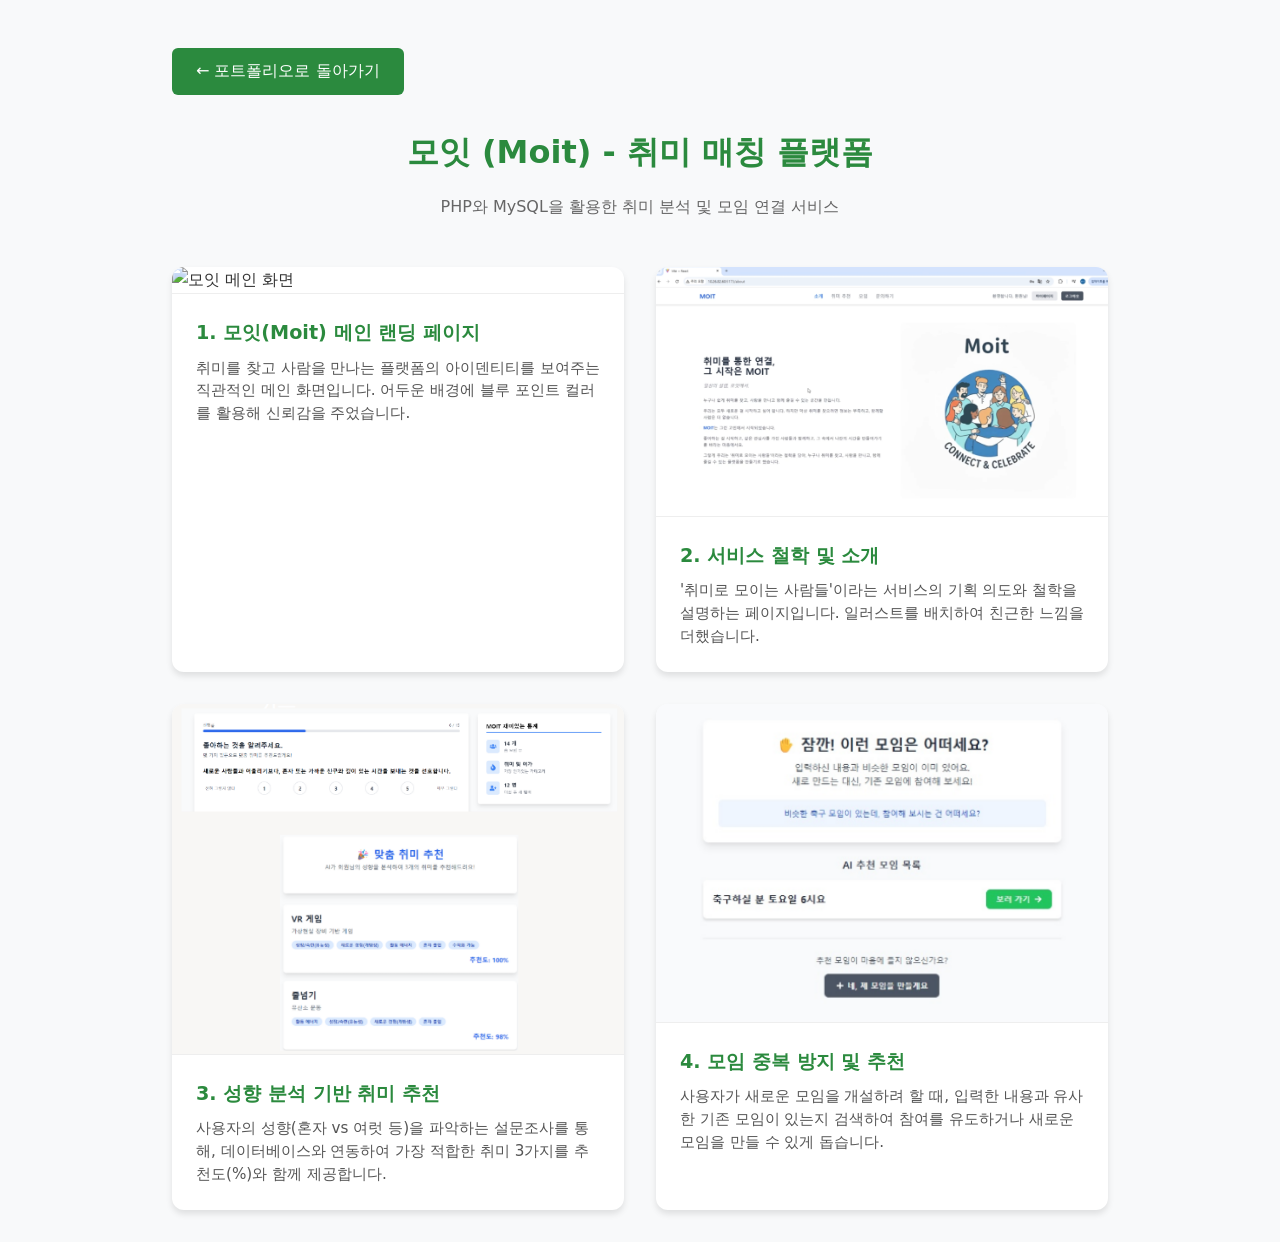
==== moit.html @ 702366af "모잇 페이지 및 사진 추가" ====
<!DOCTYPE html>
<html lang="ko">
<head>
    <meta charset="UTF-8">
    <meta name="viewport" content="width=device-width, initial-scale=1.0">
    <title>모잇(Moit) | 프로젝트 상세</title>
    <!-- 기존 CSS 파일을 그대로 가져와서 테마 유지 -->
    <link rel="stylesheet" href="style.css">
    <style>
        /* 갤러리 전용 추가 스타일 (웹툰 페이지와 동일) */
        .gallery-container {
            max-width: 1000px;
            margin: 0 auto;
            padding: 2rem;
        }
        
        .header-action {
            margin-bottom: 2rem;
        }

        .gallery-header {
            text-align: center;
            margin-bottom: 3rem;
        }

        .gallery-header h2 {
            border: none;
            font-size: 2rem;
            margin-bottom: 0.5rem;
        }

        .gallery-grid {
            display: grid;
            grid-template-columns: repeat(auto-fit, minmax(400px, 1fr));
            gap: 2rem;
        }

        .gallery-card {
            background: white;
            border-radius: 12px;
            overflow: hidden;
            box-shadow: 0 4px 6px rgba(0,0,0,0.1);
            transition: transform 0.3s ease, box-shadow 0.3s ease;
        }

        .gallery-card:hover {
            transform: translateY(-5px);
            box-shadow: 0 10px 20px rgba(0,0,0,0.15);
        }

        .gallery-card img {
            width: 100%;
            height: auto;
            display: block;
            border-bottom: 1px solid #eee;
        }

        .gallery-caption {
            padding: 1.5rem;
        }

        .gallery-caption h3 {
            margin-top: 0;
            color: #2b8a3e; /* 라이트모드 포인트 컬러 */
            font-size: 1.2rem;
        }

        .gallery-caption p {
            font-size: 0.95rem;
            color: #555;
            margin-top: 0.5rem;
            line-height: 1.5;
        }

        /* 다크모드 대응 */
        body.dark-mode .gallery-card {
            background: #1e1e1e;
            box-shadow: 0 4px 6px rgba(255,255,255,0.05);
        }
        body.dark-mode .gallery-card img {
            border-bottom: 1px solid #333;
        }
        body.dark-mode .gallery-caption h3 {
            color: #4dabf7; /* 다크모드 포인트 컬러 */
        }
        body.dark-mode .gallery-caption p {
            color: #aaa;
        }

        /* 모바일 반응형 */
        @media (max-width: 600px) {
            .gallery-grid {
                grid-template-columns: 1fr;
            }
        }
    </style>
</head>
<body>

    <div class="gallery-container">
        <!-- 뒤로가기 버튼 -->
        <div class="header-action">
            <button class="btn" onclick="location.href='index.html'">← 포트폴리오로 돌아가기</button>
        </div>
        
        <div class="gallery-header">
            <h2>모잇 (Moit) - 취미 매칭 플랫폼</h2>
            <p style="color: #666;">PHP와 MySQL을 활용한 취미 분석 및 모임 연결 서비스</p>
        </div>

        <div class="gallery-grid">
            <!-- 1. 메인 화면 -->
            <div class="gallery-card">
                <img src="모잇 1.jpg" alt="모잇 메인 화면">
                <div class="gallery-caption">
                    <h3>1. 모잇(Moit) 메인 랜딩 페이지</h3>
                    <p>취미를 찾고 사람을 만나는 플랫폼의 아이덴티티를 보여주는 직관적인 메인 화면입니다. 어두운 배경에 블루 포인트 컬러를 활용해 신뢰감을 주었습니다.</p>
                </div>
            </div>

            <!-- 2. 서비스 소개 -->
            <div class="gallery-card">
                <img src="모잇 소개.png" alt="모잇 서비스 소개">
                <div class="gallery-caption">
                    <h3>2. 서비스 철학 및 소개</h3>
                    <p>'취미로 모이는 사람들'이라는 서비스의 기획 의도와 철학을 설명하는 페이지입니다. 일러스트를 배치하여 친근한 느낌을 더했습니다.</p>
                </div>
            </div>

            <!-- 3. 취미 추천 설문 및 결과 -->
            <div class="gallery-card">
                <img src="취미 추천.png" alt="맞춤 취미 추천">
                <div class="gallery-caption">
                    <h3>3. 성향 분석 기반 취미 추천</h3>
                    <p>사용자의 성향(혼자 vs 여럿 등)을 파악하는 설문조사를 통해, 데이터베이스와 연동하여 가장 적합한 취미 3가지를 추천도(%)와 함께 제공합니다.</p>
                </div>
            </div>

            <!-- 4. 모임 추천 및 개설 -->
            <div class="gallery-card">
                <img src="모임 추천.png" alt="AI 모임 추천">
                <div class="gallery-caption">
                    <h3>4. 모임 중복 방지 및 추천</h3>
                    <p>사용자가 새로운 모임을 개설하려 할 때, 입력한 내용과 유사한 기존 모임이 있는지 검색하여 참여를 유도하거나 새로운 모임을 만들 수 있게 돕습니다.</p>
                </div>
            </div>
        </div>
    </div>

</body>
</html>
---- style.css ----
/* 기본 스타일 초기화 */
* {
    margin: 0;
    padding: 0;
    box-sizing: border-box;
    font-family: 'Pretendard', -apple-system, BlinkMacSystemFont, system-ui, Roboto, sans-serif;
}

body {
    background-color: #f8f9fa;
    color: #333;
    line-height: 1.6;
    transition: background-color 0.3s, color 0.3s;
}

/* 상단 스크롤 진행률 바 */
.progress-container {
    position: fixed;
    top: 0;
    z-index: 1000;
    width: 100%;
    height: 5px;
    background: rgba(0,0,0,0.1);
}
.progress-bar {
    height: 5px;
    background: #2b8a3e;
    width: 0%;
    transition: width 0.1s;
}

/* 헤더 스타일 */
header {
    background-color: #212529;
    color: white;
    padding: 3rem 0;
    text-align: center;
    display: flex; 
    flex-direction: column;
    align-items: center;
    gap: 1rem;
}

/* 타이핑 효과 커서 애니메이션 */
.cursor {
    display: inline-block;
    width: 3px;
    background-color: white;
    animation: blink 1s step-end infinite;
    margin-left: 2px;
}
@keyframes blink {
    50% { opacity: 0; }
}

/* 다크모드 전환 버튼 스타일 */
.theme-btn {
    background: transparent;
    color: white;
    border: 1px solid white;
    padding: 0.5rem 1rem;
    border-radius: 20px;
    cursor: pointer;
    font-size: 0.9rem;
    transition: 0.3s;
}
.theme-btn:hover {
    background: white;
    color: #212529;
}

/* 메인 컨테이너 */
.container {
    max-width: 800px;
    margin: 0 auto;
    padding: 2rem;
}

/* 섹션 공통 스타일 & 애니메이션 (호버 시 떠오르는 효과) */
section {
    background: white;
    padding: 2rem;
    border-radius: 12px;
    margin-bottom: 2rem;
    box-shadow: 0 4px 6px rgba(0,0,0,0.05);
    transition: transform 0.3s ease, box-shadow 0.3s ease, background-color 0.3s, color 0.3s;
}
section:hover {
    transform: translateY(-5px);
    box-shadow: 0 10px 20px rgba(0,0,0,0.1);
}

h2 {
    border-bottom: 2px solid #e9ecef;
    padding-bottom: 0.5rem;
    margin-bottom: 1.5rem;
    color: #2b8a3e;
    transition: color 0.3s, border-color 0.3s;
}

h3 {
    margin-top: 1rem;
}

/* ----------------------------------
   프로젝트 제목 링크 스타일
   ---------------------------------- */
.title-link {
    text-decoration: none; /* 기본 밑줄 제거 */
    color: inherit; /* 원래 제목 색상 유지 */
    transition: color 0.2s;
}

.title-link:hover {
    color: #2b8a3e; /* 라이트모드 마우스 오버 색상 */
}


/* 타임라인 디자인 */
.timeline {
    border-left: 3px solid #2b8a3e;
    padding-left: 1.5rem;
    margin-left: 0.5rem;
    margin-top: 1.5rem;
}
.timeline-item {
    margin-bottom: 1.5rem;
    position: relative;
}
.timeline-item::before {
    content: '';
    position: absolute;
    left: -1.9rem;
    top: 0.3rem;
    width: 14px;
    height: 14px;
    background: #2b8a3e;
    border-radius: 50%;
}
.timeline-date {
    font-size: 0.85rem;
    color: #666;
    margin-bottom: 0.3rem;
    font-weight: bold;
}

/* 버튼 및 태그 기본 스타일 */
.btn {
    background-color: #2b8a3e;
    color: white;
    border: none;
    padding: 0.8rem 1.5rem;
    border-radius: 6px;
    cursor: pointer;
    font-size: 1rem;
    transition: background 0.2s;
    margin-top: 1rem;
}
.btn:hover {
    background-color: #1e6c2f;
}
.tag {
    display: inline-block;
    background: #e9ecef;
    padding: 0.2rem 0.6rem;
    border-radius: 4px;
    font-size: 0.85rem;
    margin-right: 0.5rem;
    margin-bottom: 0.5rem;
    transition: background-color 0.3s, color 0.3s;
}

/* 방명록 기능 스타일 */
.guestbook-form {
    display: flex;
    gap: 0.5rem;
    margin-bottom: 1.5rem;
}
.guestbook-input {
    flex: 1;
    padding: 0.8rem;
    border: 1px solid #ddd;
    border-radius: 6px;
    outline: none;
    font-size: 1rem;
}
.guestbook-list {
    list-style: none;
}
.guestbook-list li {
    background: #f1f3f5;
    padding: 1rem;
    border-radius: 6px;
    margin-bottom: 0.5rem;
    font-size: 0.95rem;
    transition: background-color 0.3s;
}

/* ----------------------------------
   다크모드 스타일 클래스
   ---------------------------------- */
body.dark-mode {
    background-color: #121212;
    color: #e0e0e0;
}
body.dark-mode section {
    background-color: #1e1e1e;
    box-shadow: 0 4px 6px rgba(255,255,255,0.02);
}
body.dark-mode section:hover {
    box-shadow: 0 10px 20px rgba(255,255,255,0.08);
}
body.dark-mode h2 {
    border-bottom-color: #333;
    color: #4dabf7;
}

/* 다크모드 프로젝트 제목 링크 호버 */
body.dark-mode .title-link:hover {
    color: #4dabf7;
}

body.dark-mode .timeline {
    border-color: #4dabf7;
}
body.dark-mode .timeline-item::before {
    background: #4dabf7;
}
body.dark-mode .timeline-date {
    color: #aaa;
}
body.dark-mode .tag {
    background-color: #333;
    color: #e0e0e0;
}
body.dark-mode .btn {
    background-color: #4dabf7;
}
body.dark-mode .btn:hover {
    background-color: #3b8cd9;
}
body.dark-mode .progress-bar {
    background: #4dabf7;
}
body.dark-mode .guestbook-input {
    background: #333;
    color: white;
    border-color: #555;
}
body.dark-mode .guestbook-list li {
    background: #2a2a2a;
}

/* 모바일 친화적 (반응형) */
@media (max-width: 600px) {
    .container {
        padding: 1rem;
    }
    section {
        padding: 1.5rem;
    }
    header h1 {
        font-size: 1.5rem;
    }
    .guestbook-form {
        flex-direction: column;
    }
}
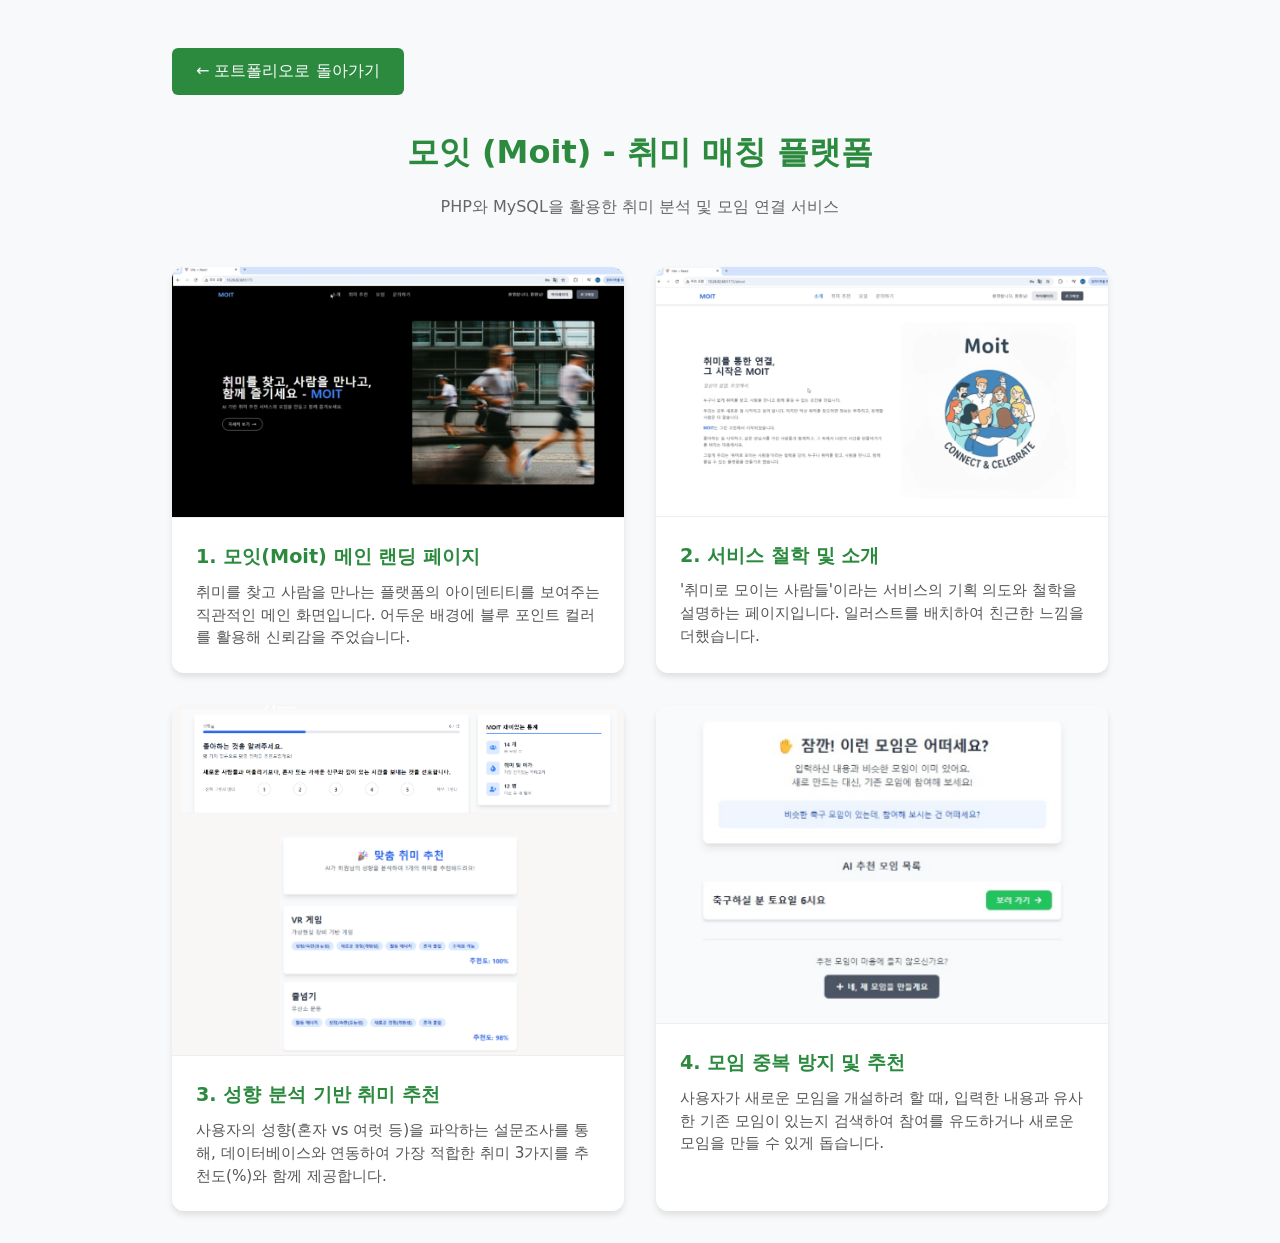
==== commit 03d5ef7a: "모잇 사진 수정" ====
--- a/moit.html
+++ b/moit.html
@@ -111,7 +111,7 @@
         <div class="gallery-grid">
             <!-- 1. 메인 화면 -->
             <div class="gallery-card">
-                <img src="모잇 1.jpg" alt="모잇 메인 화면">
+                <img src="모잇 메인.png" alt="모잇 메인 화면">
                 <div class="gallery-caption">
                     <h3>1. 모잇(Moit) 메인 랜딩 페이지</h3>
                     <p>취미를 찾고 사람을 만나는 플랫폼의 아이덴티티를 보여주는 직관적인 메인 화면입니다. 어두운 배경에 블루 포인트 컬러를 활용해 신뢰감을 주었습니다.</p>
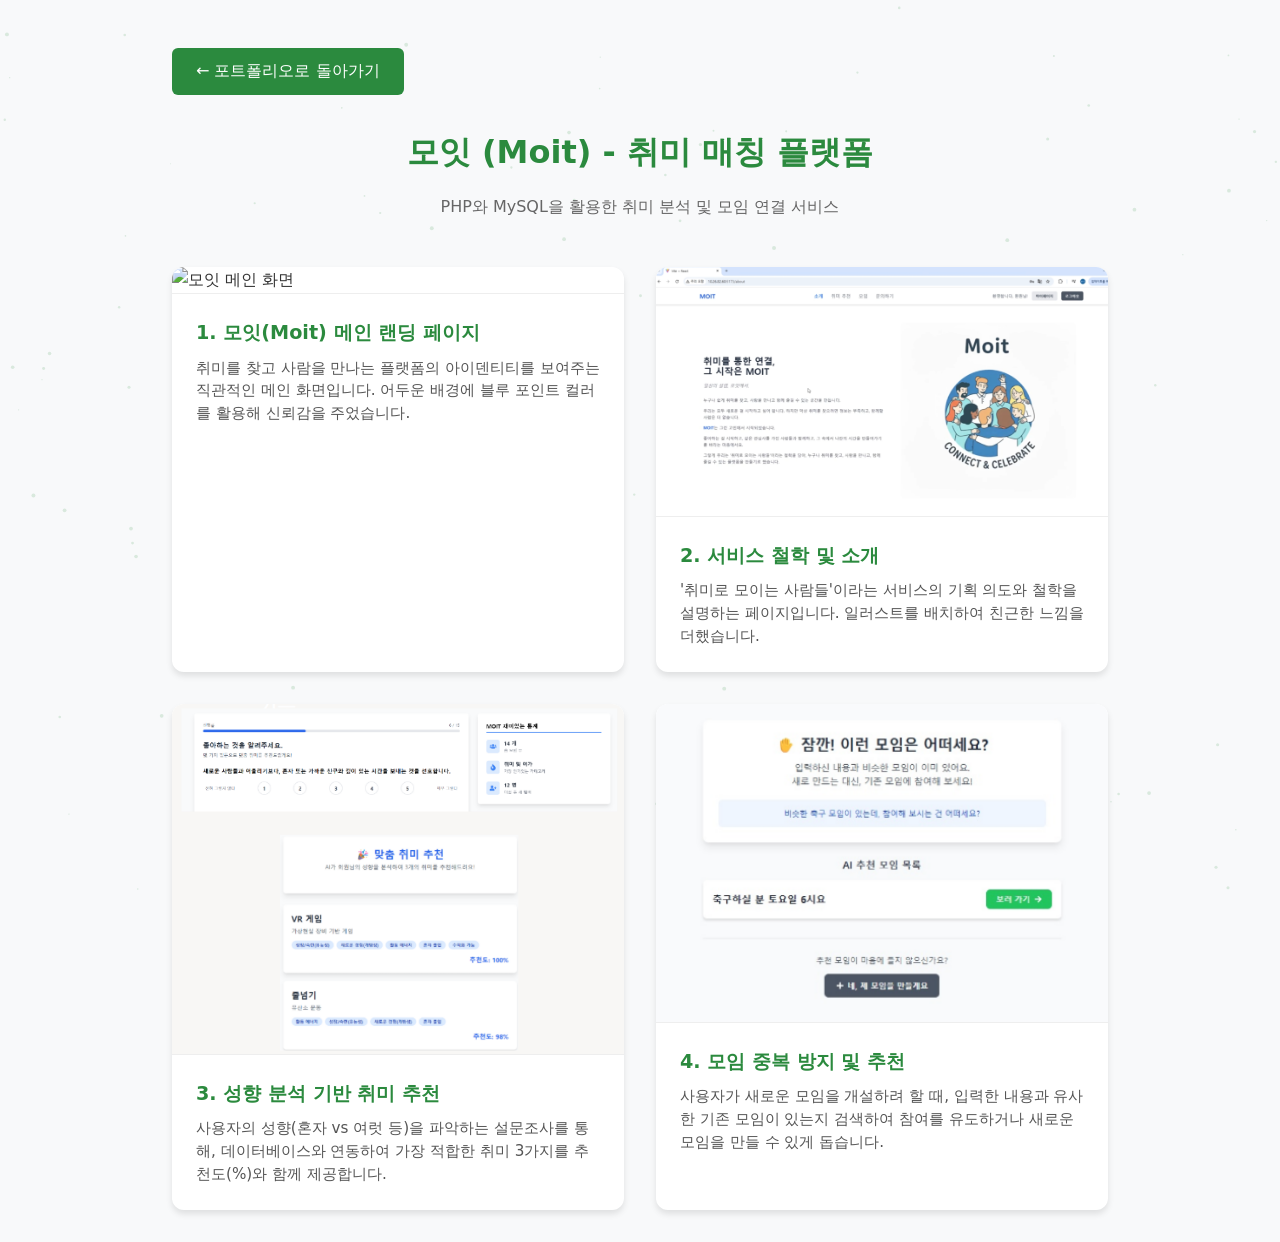
==== commit 1005cb94: "배경 추가" ====
--- a/moit.html
+++ b/moit.html
@@ -4,98 +4,12 @@
     <meta charset="UTF-8">
     <meta name="viewport" content="width=device-width, initial-scale=1.0">
     <title>모잇(Moit) | 프로젝트 상세</title>
-    <!-- 기존 CSS 파일을 그대로 가져와서 테마 유지 -->
     <link rel="stylesheet" href="style.css">
-    <style>
-        /* 갤러리 전용 추가 스타일 (웹툰 페이지와 동일) */
-        .gallery-container {
-            max-width: 1000px;
-            margin: 0 auto;
-            padding: 2rem;
-        }
-        
-        .header-action {
-            margin-bottom: 2rem;
-        }
-
-        .gallery-header {
-            text-align: center;
-            margin-bottom: 3rem;
-        }
-
-        .gallery-header h2 {
-            border: none;
-            font-size: 2rem;
-            margin-bottom: 0.5rem;
-        }
-
-        .gallery-grid {
-            display: grid;
-            grid-template-columns: repeat(auto-fit, minmax(400px, 1fr));
-            gap: 2rem;
-        }
-
-        .gallery-card {
-            background: white;
-            border-radius: 12px;
-            overflow: hidden;
-            box-shadow: 0 4px 6px rgba(0,0,0,0.1);
-            transition: transform 0.3s ease, box-shadow 0.3s ease;
-        }
-
-        .gallery-card:hover {
-            transform: translateY(-5px);
-            box-shadow: 0 10px 20px rgba(0,0,0,0.15);
-        }
-
-        .gallery-card img {
-            width: 100%;
-            height: auto;
-            display: block;
-            border-bottom: 1px solid #eee;
-        }
-
-        .gallery-caption {
-            padding: 1.5rem;
-        }
-
-        .gallery-caption h3 {
-            margin-top: 0;
-            color: #2b8a3e; /* 라이트모드 포인트 컬러 */
-            font-size: 1.2rem;
-        }
-
-        .gallery-caption p {
-            font-size: 0.95rem;
-            color: #555;
-            margin-top: 0.5rem;
-            line-height: 1.5;
-        }
-
-        /* 다크모드 대응 */
-        body.dark-mode .gallery-card {
-            background: #1e1e1e;
-            box-shadow: 0 4px 6px rgba(255,255,255,0.05);
-        }
-        body.dark-mode .gallery-card img {
-            border-bottom: 1px solid #333;
-        }
-        body.dark-mode .gallery-caption h3 {
-            color: #4dabf7; /* 다크모드 포인트 컬러 */
-        }
-        body.dark-mode .gallery-caption p {
-            color: #aaa;
-        }
-
-        /* 모바일 반응형 */
-        @media (max-width: 600px) {
-            .gallery-grid {
-                grid-template-columns: 1fr;
-            }
-        }
-    </style>
 </head>
 <body>
+
+    <!-- 갤러리 페이지에도 파티클 캔버스 유지 -->
+    <canvas id="bg-canvas"></canvas>
 
     <div class="gallery-container">
         <!-- 뒤로가기 버튼 -->
@@ -109,16 +23,14 @@
         </div>
 
         <div class="gallery-grid">
-            <!-- 1. 메인 화면 -->
             <div class="gallery-card">
-                <img src="모잇 메인.png" alt="모잇 메인 화면">
+                <img src="모잇 1.jpg" alt="모잇 메인 화면">
                 <div class="gallery-caption">
                     <h3>1. 모잇(Moit) 메인 랜딩 페이지</h3>
                     <p>취미를 찾고 사람을 만나는 플랫폼의 아이덴티티를 보여주는 직관적인 메인 화면입니다. 어두운 배경에 블루 포인트 컬러를 활용해 신뢰감을 주었습니다.</p>
                 </div>
             </div>
 
-            <!-- 2. 서비스 소개 -->
             <div class="gallery-card">
                 <img src="모잇 소개.png" alt="모잇 서비스 소개">
                 <div class="gallery-caption">
@@ -127,7 +39,6 @@
                 </div>
             </div>
 
-            <!-- 3. 취미 추천 설문 및 결과 -->
             <div class="gallery-card">
                 <img src="취미 추천.png" alt="맞춤 취미 추천">
                 <div class="gallery-caption">
@@ -136,7 +47,6 @@
                 </div>
             </div>
 
-            <!-- 4. 모임 추천 및 개설 -->
             <div class="gallery-card">
                 <img src="모임 추천.png" alt="AI 모임 추천">
                 <div class="gallery-caption">
@@ -147,5 +57,63 @@
         </div>
     </div>
 
+    <!-- 배경 파티클 애니메이션 스크립트 -->
+    <script>
+        const canvas = document.getElementById('bg-canvas');
+        const ctx = canvas.getContext('2d');
+        let particlesArray = [];
+
+        function setCanvasSize() {
+            canvas.width = window.innerWidth;
+            canvas.height = window.innerHeight;
+        }
+        setCanvasSize();
+        window.addEventListener('resize', () => {
+            setCanvasSize();
+            initParticles(); 
+        });
+
+        class Particle {
+            constructor() {
+                this.x = Math.random() * canvas.width;
+                this.y = Math.random() * canvas.height;
+                this.size = Math.random() * 1.5 + 0.5; 
+                this.speedX = Math.random() * 0.4 - 0.2; 
+                this.speedY = Math.random() * 0.4 - 0.2;
+            }
+            update() {
+                this.x += this.speedX;
+                this.y += this.speedY;
+                if (this.x < 0) this.x = canvas.width;
+                if (this.x > canvas.width) this.x = 0;
+                if (this.y < 0) this.y = canvas.height;
+                if (this.y > canvas.height) this.y = 0;
+            }
+            draw() {
+                const isDarkMode = document.body.classList.contains('dark-mode');
+                ctx.fillStyle = isDarkMode ? 'rgba(255, 255, 255, 0.15)' : 'rgba(43, 138, 62, 0.15)';
+                ctx.beginPath();
+                ctx.arc(this.x, this.y, this.size, 0, Math.PI * 2);
+                ctx.fill();
+            }
+        }
+        function initParticles() {
+            particlesArray = [];
+            let numberOfParticles = (canvas.width * canvas.height) / 9000; 
+            for (let i = 0; i < numberOfParticles; i++) {
+                particlesArray.push(new Particle());
+            }
+        }
+        function animateParticles() {
+            ctx.clearRect(0, 0, canvas.width, canvas.height); 
+            for (let i = 0; i < particlesArray.length; i++) {
+                particlesArray[i].update();
+                particlesArray[i].draw();
+            }
+            requestAnimationFrame(animateParticles); 
+        }
+        initParticles();
+        animateParticles();
+    </script>
 </body>
 </html>
--- a/style.css
+++ b/style.css
@@ -11,6 +11,19 @@
     color: #333;
     line-height: 1.6;
     transition: background-color 0.3s, color 0.3s;
+}
+
+/* ----------------------------------
+   배경 파티클(점) 캔버스 스타일
+   ---------------------------------- */
+#bg-canvas {
+    position: fixed;
+    top: 0;
+    left: 0;
+    width: 100%;
+    height: 100%;
+    z-index: -1;
+    pointer-events: none;
 }
 
 /* 상단 스크롤 진행률 바 */
@@ -76,7 +89,7 @@
     padding: 2rem;
 }
 
-/* 섹션 공통 스타일 & 애니메이션 (호버 시 떠오르는 효과) */
+/* 섹션 공통 스타일 */
 section {
     background: white;
     padding: 2rem;
@@ -102,19 +115,15 @@
     margin-top: 1rem;
 }
 
-/* ----------------------------------
-   프로젝트 제목 링크 스타일
-   ---------------------------------- */
+/* 프로젝트 제목 링크 스타일 */
 .title-link {
-    text-decoration: none; /* 기본 밑줄 제거 */
-    color: inherit; /* 원래 제목 색상 유지 */
+    text-decoration: none;
+    color: inherit;
     transition: color 0.2s;
 }
-
 .title-link:hover {
-    color: #2b8a3e; /* 라이트모드 마우스 오버 색상 */
-}
-
+    color: #2b8a3e;
+}
 
 /* 타임라인 디자인 */
 .timeline {
@@ -197,36 +206,93 @@
 }
 
 /* ----------------------------------
-   다크모드 스타일 클래스
+   갤러리 전용 스타일 (웹툰, 모잇 페이지)
+   ---------------------------------- */
+.gallery-container {
+    max-width: 1000px;
+    margin: 0 auto;
+    padding: 2rem;
+}
+.header-action {
+    margin-bottom: 2rem;
+}
+.gallery-header {
+    text-align: center;
+    margin-bottom: 3rem;
+}
+.gallery-header h2 {
+    border: none;
+    font-size: 2rem;
+    margin-bottom: 0.5rem;
+}
+.gallery-grid {
+    display: grid;
+    grid-template-columns: repeat(auto-fit, minmax(400px, 1fr));
+    gap: 2rem;
+}
+.gallery-card {
+    background: white;
+    border-radius: 12px;
+    overflow: hidden;
+    box-shadow: 0 4px 6px rgba(0,0,0,0.1);
+    transition: transform 0.3s ease, box-shadow 0.3s ease;
+}
+.gallery-card:hover {
+    transform: translateY(-5px);
+    box-shadow: 0 10px 20px rgba(0,0,0,0.15);
+}
+.gallery-card img {
+    width: 100%;
+    height: auto;
+    display: block;
+    border-bottom: 1px solid #eee;
+}
+.gallery-caption {
+    padding: 1.5rem;
+}
+.gallery-caption h3 {
+    margin-top: 0;
+    color: #2b8a3e;
+    font-size: 1.2rem;
+}
+.gallery-caption p {
+    font-size: 0.95rem;
+    color: #555;
+    margin-top: 0.5rem;
+    line-height: 1.5;
+}
+
+/* ----------------------------------
+   다크모드 스타일 클래스 통합
    ---------------------------------- */
 body.dark-mode {
     background-color: #121212;
     color: #e0e0e0;
 }
-body.dark-mode section {
+body.dark-mode section, 
+body.dark-mode .gallery-card {
     background-color: #1e1e1e;
     box-shadow: 0 4px 6px rgba(255,255,255,0.02);
 }
-body.dark-mode section:hover {
+body.dark-mode section:hover, 
+body.dark-mode .gallery-card:hover {
     box-shadow: 0 10px 20px rgba(255,255,255,0.08);
 }
 body.dark-mode h2 {
     border-bottom-color: #333;
     color: #4dabf7;
 }
-
-/* 다크모드 프로젝트 제목 링크 호버 */
 body.dark-mode .title-link:hover {
     color: #4dabf7;
 }
-
 body.dark-mode .timeline {
     border-color: #4dabf7;
 }
 body.dark-mode .timeline-item::before {
     background: #4dabf7;
 }
-body.dark-mode .timeline-date {
+body.dark-mode .timeline-date, 
+body.dark-mode .gallery-caption p {
     color: #aaa;
 }
 body.dark-mode .tag {
@@ -250,8 +316,16 @@
 body.dark-mode .guestbook-list li {
     background: #2a2a2a;
 }
-
-/* 모바일 친화적 (반응형) */
+body.dark-mode .gallery-card img {
+    border-bottom: 1px solid #333;
+}
+body.dark-mode .gallery-caption h3 {
+    color: #4dabf7;
+}
+
+/* ----------------------------------
+   모바일 반응형 완벽 대응
+   ---------------------------------- */
 @media (max-width: 600px) {
     .container {
         padding: 1rem;
@@ -265,4 +339,18 @@
     .guestbook-form {
         flex-direction: column;
     }
+    /* 갤러리 모바일 대응 */
+    .gallery-container {
+        padding: 1rem; 
+    }
+    .gallery-header h2 {
+        font-size: 1.5rem; 
+    }
+    .gallery-grid {
+        grid-template-columns: 1fr;
+        gap: 1.5rem; 
+    }
+    .gallery-caption {
+        padding: 1.2rem;
+    }
 }
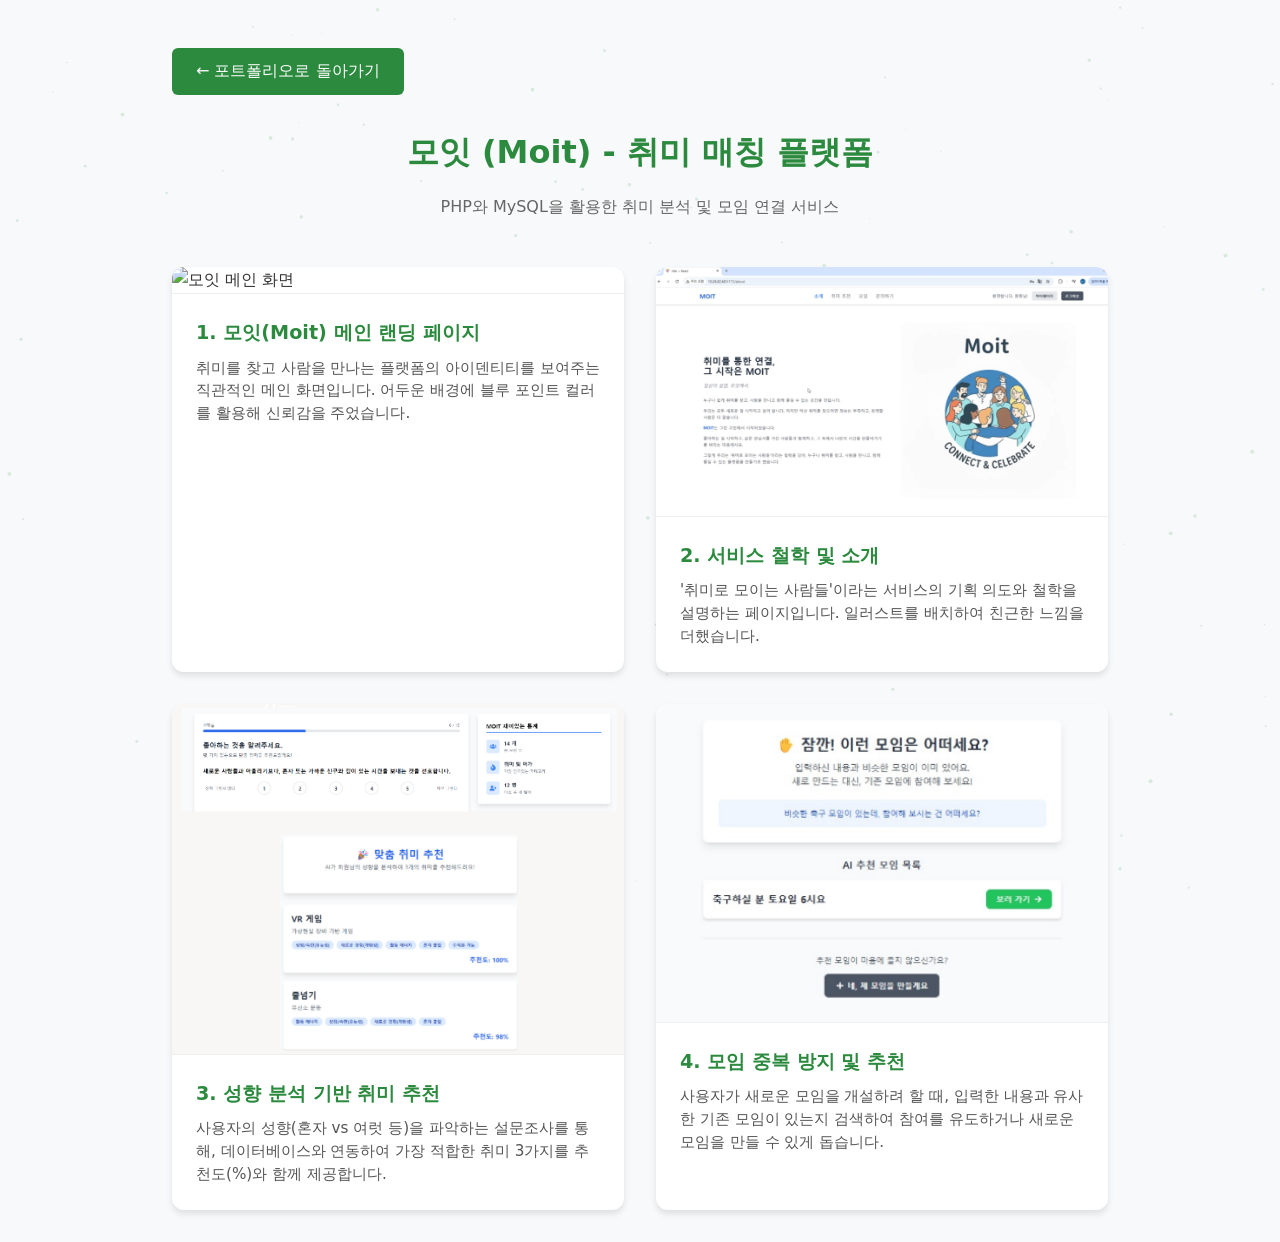
==== commit ee863286: "다크모드 버그 수정" ====
--- a/moit.html
+++ b/moit.html
@@ -8,7 +8,7 @@
 </head>
 <body>
 
-    <!-- 갤러리 페이지에도 파티클 캔버스 유지 -->
+    <!-- 배경 파티클 캔버스 -->
     <canvas id="bg-canvas"></canvas>
 
     <div class="gallery-container">
@@ -57,8 +57,13 @@
         </div>
     </div>
 
-    <!-- 배경 파티클 애니메이션 스크립트 -->
     <script>
+        // 💡 핵심 추가: 페이지가 열릴 때 다크모드 상태 복구
+        if (localStorage.getItem('myTheme') === 'dark') {
+            document.body.classList.add('dark-mode');
+        }
+
+        // 배경 파티클 애니메이션 로직
         const canvas = document.getElementById('bg-canvas');
         const ctx = canvas.getContext('2d');
         let particlesArray = [];
@@ -97,6 +102,7 @@
                 ctx.fill();
             }
         }
+
         function initParticles() {
             particlesArray = [];
             let numberOfParticles = (canvas.width * canvas.height) / 9000; 
@@ -104,6 +110,7 @@
                 particlesArray.push(new Particle());
             }
         }
+
         function animateParticles() {
             ctx.clearRect(0, 0, canvas.width, canvas.height); 
             for (let i = 0; i < particlesArray.length; i++) {
@@ -112,6 +119,7 @@
             }
             requestAnimationFrame(animateParticles); 
         }
+
         initParticles();
         animateParticles();
     </script>
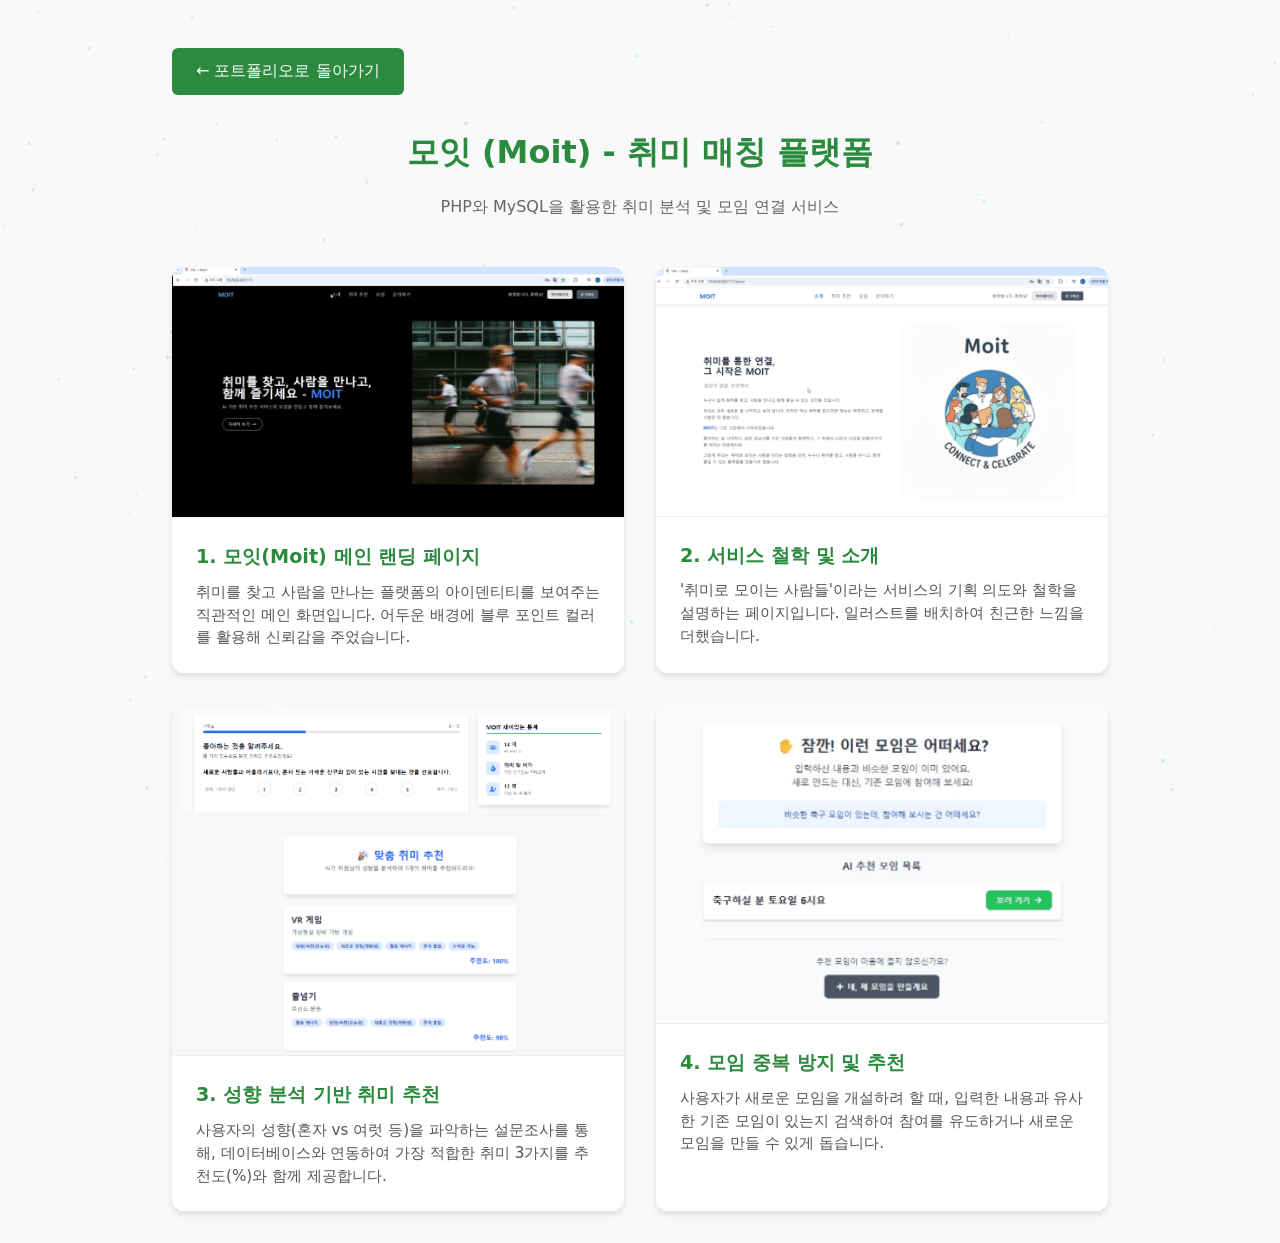
==== commit 314806df: "사진 이름 수정" ====
--- a/moit.html
+++ b/moit.html
@@ -24,7 +24,7 @@
 
         <div class="gallery-grid">
             <div class="gallery-card">
-                <img src="모잇 1.jpg" alt="모잇 메인 화면">
+                <img src="모잇 메인.png" alt="모잇 메인 화면">
                 <div class="gallery-caption">
                     <h3>1. 모잇(Moit) 메인 랜딩 페이지</h3>
                     <p>취미를 찾고 사람을 만나는 플랫폼의 아이덴티티를 보여주는 직관적인 메인 화면입니다. 어두운 배경에 블루 포인트 컬러를 활용해 신뢰감을 주었습니다.</p>
